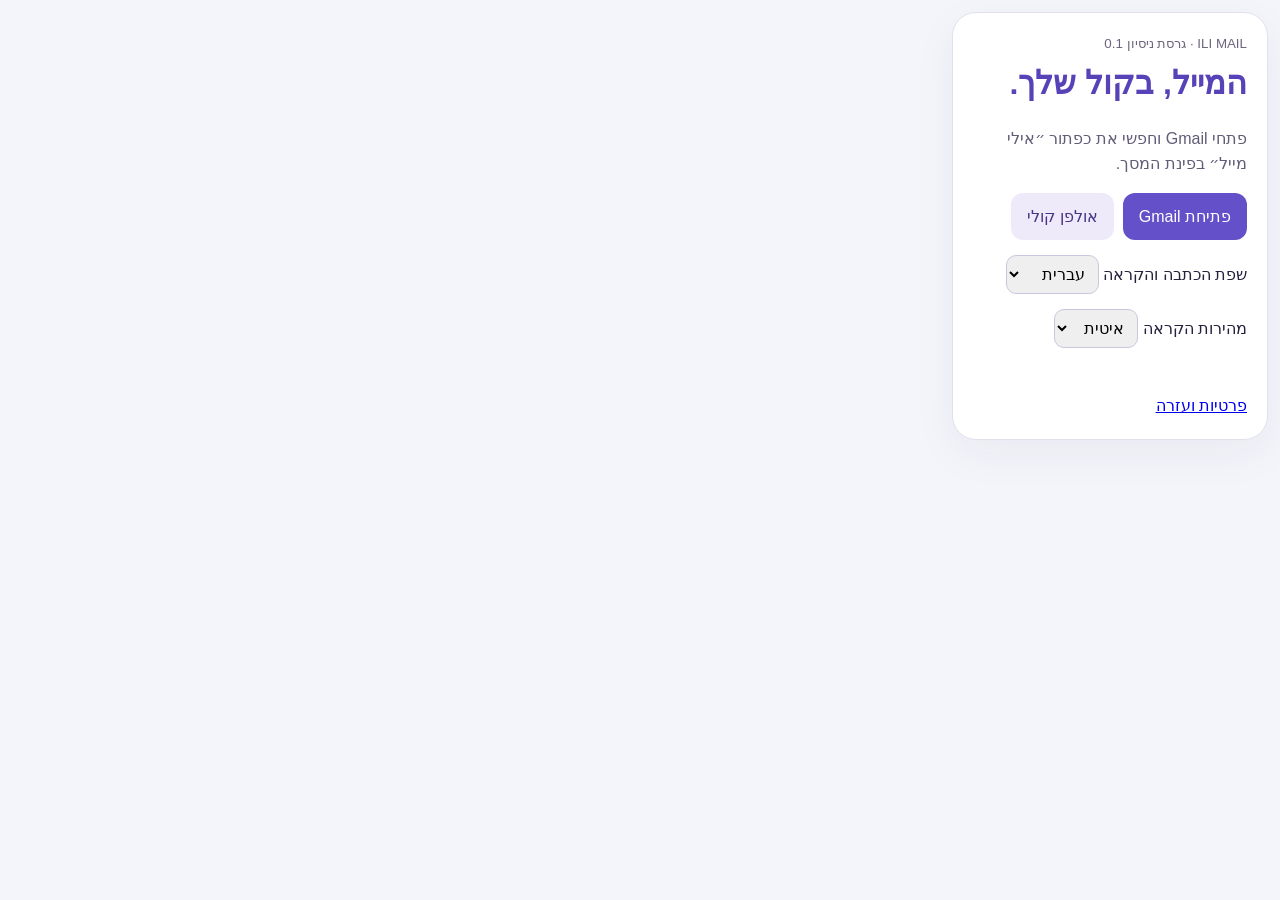
==== ili-mail/popup.html @ ebaa0f72 "Add Ili Mail Gmail extension 0.1.0 with Hebrew instructions and install package" ====
<!doctype html><html lang="he" dir="rtl"><meta charset="utf-8"><title>אילי מייל</title><link rel="stylesheet" href="ui.css"><body style="width:340px"><main style="margin:12px;padding:20px"><small>ILI MAIL · גרסת ניסיון 0.1</small><h1>המייל, בקול שלך.</h1><p>פתחי Gmail וחפשי את כפתור ״אילי מייל״ בפינת המסך.</p><div class="row"><button id="gmail">פתיחת Gmail</button><button id="studio" class="secondary">אולפן קולי</button></div><label>שפת הכתבה והקראה <select id="language"><option value="he-IL">עברית</option><option value="en-US">English</option><option value="ar-SA">العربية</option></select></label><label>מהירות הקראה <select id="rate"><option value="0.8">איטית</option><option value="1">רגילה</option><option value="1.25">מהירה</option></select></label><small id="status" role="status"></small><a href="privacy.html" target="_blank">פרטיות ועזרה</a></main><script src="popup.js"></script></body></html>
---- ili-mail/ui.css ----
*{box-sizing:border-box}body{margin:0;background:#f4f5fb;color:#25223d;font:16px Arial,sans-serif;line-height:1.6}main{max-width:760px;margin:45px auto;padding:28px;background:white;border:1px solid #e2e0ef;border-radius:24px;box-shadow:0 14px 45px #29213d0d}h1{margin:4px 0;color:#5742b8}h2{font-size:19px}p{color:#625c77}button,.button{border:0;background:#6450c8;color:white;border-radius:12px;padding:11px 16px;font:inherit;cursor:pointer;display:inline-block;text-decoration:none}button.secondary{background:#eeeaf9;color:#463587}button:disabled{opacity:.45;cursor:default}button:focus-visible,a:focus-visible{outline:3px solid #29b7a7;outline-offset:3px}label{display:block;margin:15px 0}select,input,textarea{font:inherit;border:1px solid #cbc6dd;border-radius:10px;padding:9px;max-width:100%}textarea{width:100%;min-height:200px}small{display:block;color:#6d657d}.row{display:flex;gap:9px;flex-wrap:wrap;align-items:center}.card{background:#f7f5fc;padding:17px;border-radius:15px;margin:18px 0}#status{min-height:30px;color:#49388e}audio{width:100%;margin:20px 0}[hidden]{display:none!important}@media(max-width:800px){main{margin:12px;padding:20px}}
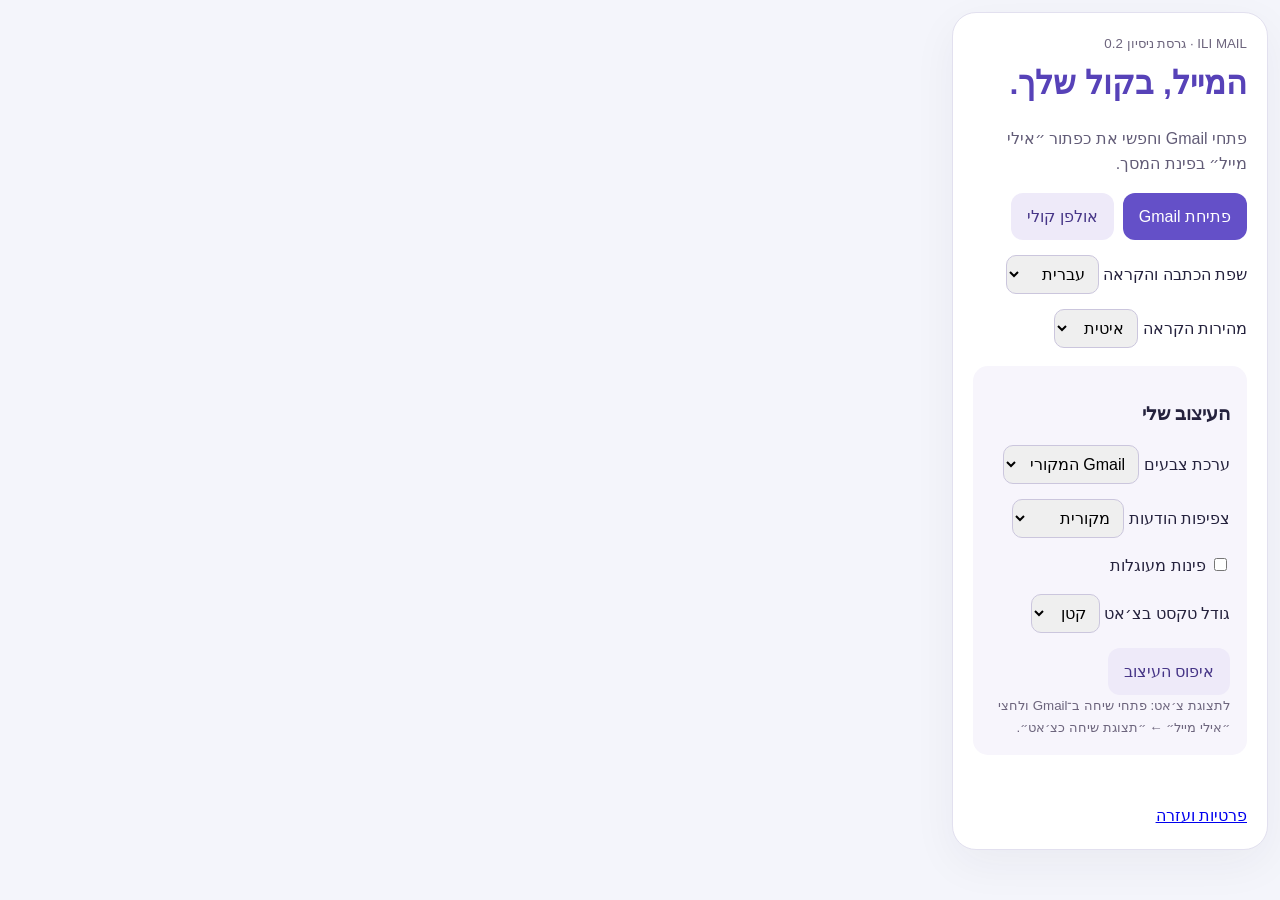
==== commit 1669201e: "Add Ili Mail 0.2.0: Gmail themes, density controls and text-only conversation chat" ====
--- a/ili-mail/popup.html
+++ b/ili-mail/popup.html
@@ -1 +1 @@
-<!doctype html><html lang="he" dir="rtl"><meta charset="utf-8"><title>אילי מייל</title><link rel="stylesheet" href="ui.css"><body style="width:340px"><main style="margin:12px;padding:20px"><small>ILI MAIL · גרסת ניסיון 0.1</small><h1>המייל, בקול שלך.</h1><p>פתחי Gmail וחפשי את כפתור ״אילי מייל״ בפינת המסך.</p><div class="row"><button id="gmail">פתיחת Gmail</button><button id="studio" class="secondary">אולפן קולי</button></div><label>שפת הכתבה והקראה <select id="language"><option value="he-IL">עברית</option><option value="en-US">English</option><option value="ar-SA">العربية</option></select></label><label>מהירות הקראה <select id="rate"><option value="0.8">איטית</option><option value="1">רגילה</option><option value="1.25">מהירה</option></select></label><small id="status" role="status"></small><a href="privacy.html" target="_blank">פרטיות ועזרה</a></main><script src="popup.js"></script></body></html>+<!doctype html><html lang="he" dir="rtl"><meta charset="utf-8"><title>אילי מייל</title><link rel="stylesheet" href="ui.css"><body style="width:340px"><main style="margin:12px;padding:20px"><small>ILI MAIL · גרסת ניסיון 0.2</small><h1>המייל, בקול שלך.</h1><p>פתחי Gmail וחפשי את כפתור ״אילי מייל״ בפינת המסך.</p><div class="row"><button id="gmail">פתיחת Gmail</button><button id="studio" class="secondary">אולפן קולי</button></div><label>שפת הכתבה והקראה <select id="language"><option value="he-IL">עברית</option><option value="en-US">English</option><option value="ar-SA">العربية</option></select></label><label>מהירות הקראה <select id="rate"><option value="0.8">איטית</option><option value="1">רגילה</option><option value="1.25">מהירה</option></select></label><div class="card"><h2>העיצוב שלי</h2><label>ערכת צבעים <select id="theme"><option value="original">Gmail המקורי</option><option value="lavender">לבנדר</option><option value="ocean">כחול</option><option value="mint">מנטה</option></select></label><label>צפיפות הודעות <select id="density"><option value="original">מקורית</option><option value="comfortable">מרווחת</option><option value="compact">קומפקטית</option></select></label><label><input id="rounded" type="checkbox"> פינות מעוגלות</label><label>גודל טקסט בצ׳אט <select id="chatFont"><option value="14">קטן</option><option value="16">רגיל</option><option value="18">גדול</option></select></label><button id="reset" class="secondary">איפוס העיצוב</button><small>לתצוגת צ׳אט: פתחי שיחה ב־Gmail ולחצי ״אילי מייל״ ← ״תצוגת שיחה כצ׳אט״.</small></div><small id="status" role="status"></small><a href="privacy.html" target="_blank">פרטיות ועזרה</a></main><script src="popup.js"></script></body></html>
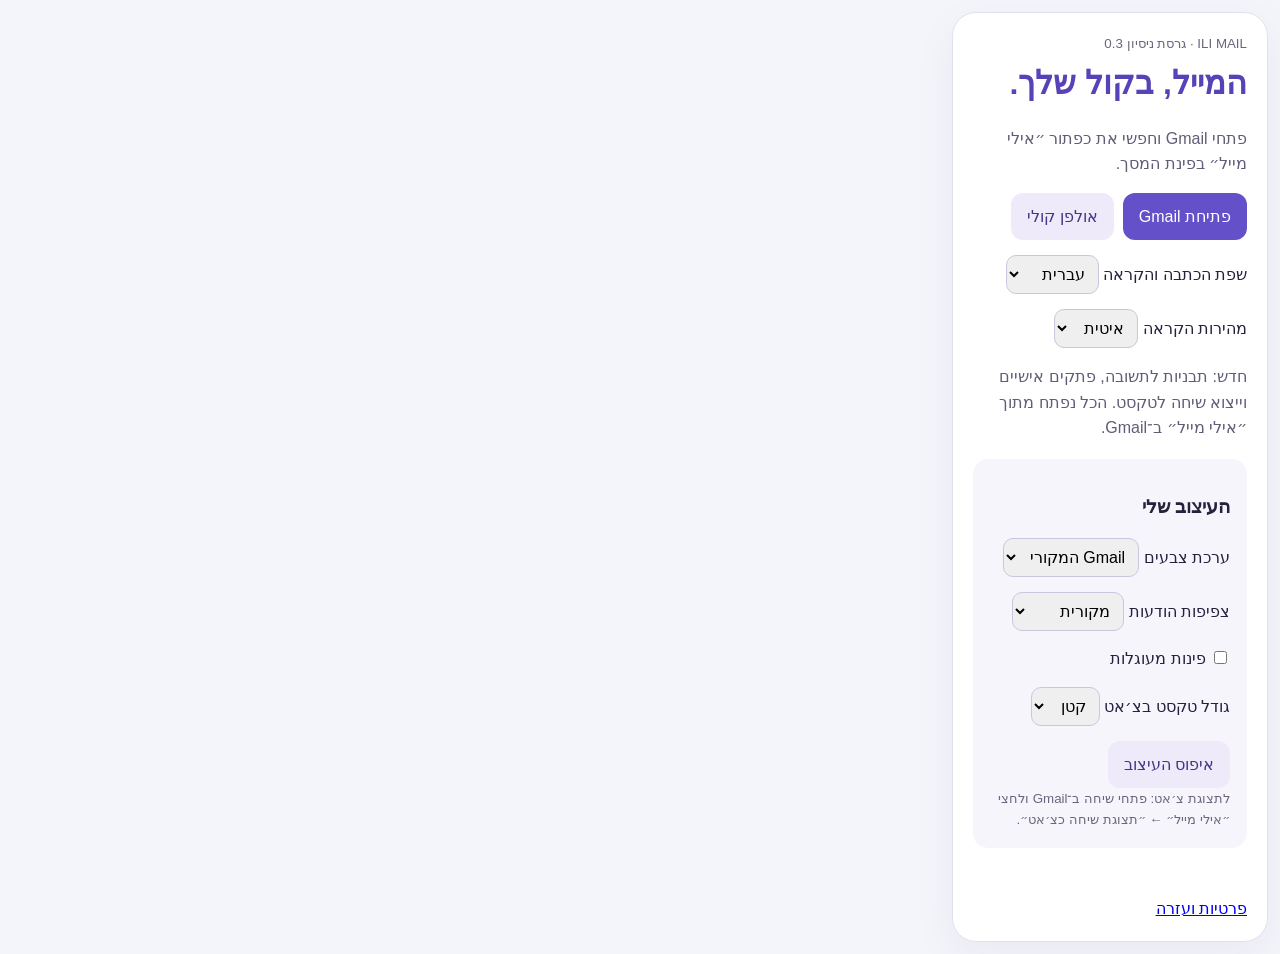
==== commit 0ec8a18b: "Add Ili Mail 0.3.0: local verification codes, F2 dictation, templates, notes and text export" ====
--- a/ili-mail/popup.html
+++ b/ili-mail/popup.html
@@ -1 +1 @@
-<!doctype html><html lang="he" dir="rtl"><meta charset="utf-8"><title>אילי מייל</title><link rel="stylesheet" href="ui.css"><body style="width:340px"><main style="margin:12px;padding:20px"><small>ILI MAIL · גרסת ניסיון 0.2</small><h1>המייל, בקול שלך.</h1><p>פתחי Gmail וחפשי את כפתור ״אילי מייל״ בפינת המסך.</p><div class="row"><button id="gmail">פתיחת Gmail</button><button id="studio" class="secondary">אולפן קולי</button></div><label>שפת הכתבה והקראה <select id="language"><option value="he-IL">עברית</option><option value="en-US">English</option><option value="ar-SA">العربية</option></select></label><label>מהירות הקראה <select id="rate"><option value="0.8">איטית</option><option value="1">רגילה</option><option value="1.25">מהירה</option></select></label><div class="card"><h2>העיצוב שלי</h2><label>ערכת צבעים <select id="theme"><option value="original">Gmail המקורי</option><option value="lavender">לבנדר</option><option value="ocean">כחול</option><option value="mint">מנטה</option></select></label><label>צפיפות הודעות <select id="density"><option value="original">מקורית</option><option value="comfortable">מרווחת</option><option value="compact">קומפקטית</option></select></label><label><input id="rounded" type="checkbox"> פינות מעוגלות</label><label>גודל טקסט בצ׳אט <select id="chatFont"><option value="14">קטן</option><option value="16">רגיל</option><option value="18">גדול</option></select></label><button id="reset" class="secondary">איפוס העיצוב</button><small>לתצוגת צ׳אט: פתחי שיחה ב־Gmail ולחצי ״אילי מייל״ ← ״תצוגת שיחה כצ׳אט״.</small></div><small id="status" role="status"></small><a href="privacy.html" target="_blank">פרטיות ועזרה</a></main><script src="popup.js"></script></body></html>+<!doctype html><html lang="he" dir="rtl"><meta charset="utf-8"><title>אילי מייל</title><link rel="stylesheet" href="ui.css"><body style="width:340px"><main style="margin:12px;padding:20px"><small>ILI MAIL · גרסת ניסיון 0.3</small><h1>המייל, בקול שלך.</h1><p>פתחי Gmail וחפשי את כפתור ״אילי מייל״ בפינת המסך.</p><div class="row"><button id="gmail">פתיחת Gmail</button><button id="studio" class="secondary">אולפן קולי</button></div><label>שפת הכתבה והקראה <select id="language"><option value="he-IL">עברית</option><option value="en-US">English</option><option value="ar-SA">العربية</option></select></label><label>מהירות הקראה <select id="rate"><option value="0.8">איטית</option><option value="1">רגילה</option><option value="1.25">מהירה</option></select></label><p>חדש: תבניות לתשובה, פתקים אישיים וייצוא שיחה לטקסט. הכל נפתח מתוך ״אילי מייל״ ב־Gmail.</p><div class="card"><h2>העיצוב שלי</h2><label>ערכת צבעים <select id="theme"><option value="original">Gmail המקורי</option><option value="lavender">לבנדר</option><option value="ocean">כחול</option><option value="mint">מנטה</option></select></label><label>צפיפות הודעות <select id="density"><option value="original">מקורית</option><option value="comfortable">מרווחת</option><option value="compact">קומפקטית</option></select></label><label><input id="rounded" type="checkbox"> פינות מעוגלות</label><label>גודל טקסט בצ׳אט <select id="chatFont"><option value="14">קטן</option><option value="16">רגיל</option><option value="18">גדול</option></select></label><button id="reset" class="secondary">איפוס העיצוב</button><small>לתצוגת צ׳אט: פתחי שיחה ב־Gmail ולחצי ״אילי מייל״ ← ״תצוגת שיחה כצ׳אט״.</small></div><small id="status" role="status"></small><a href="privacy.html" target="_blank">פרטיות ועזרה</a></main><script src="popup.js"></script></body></html>
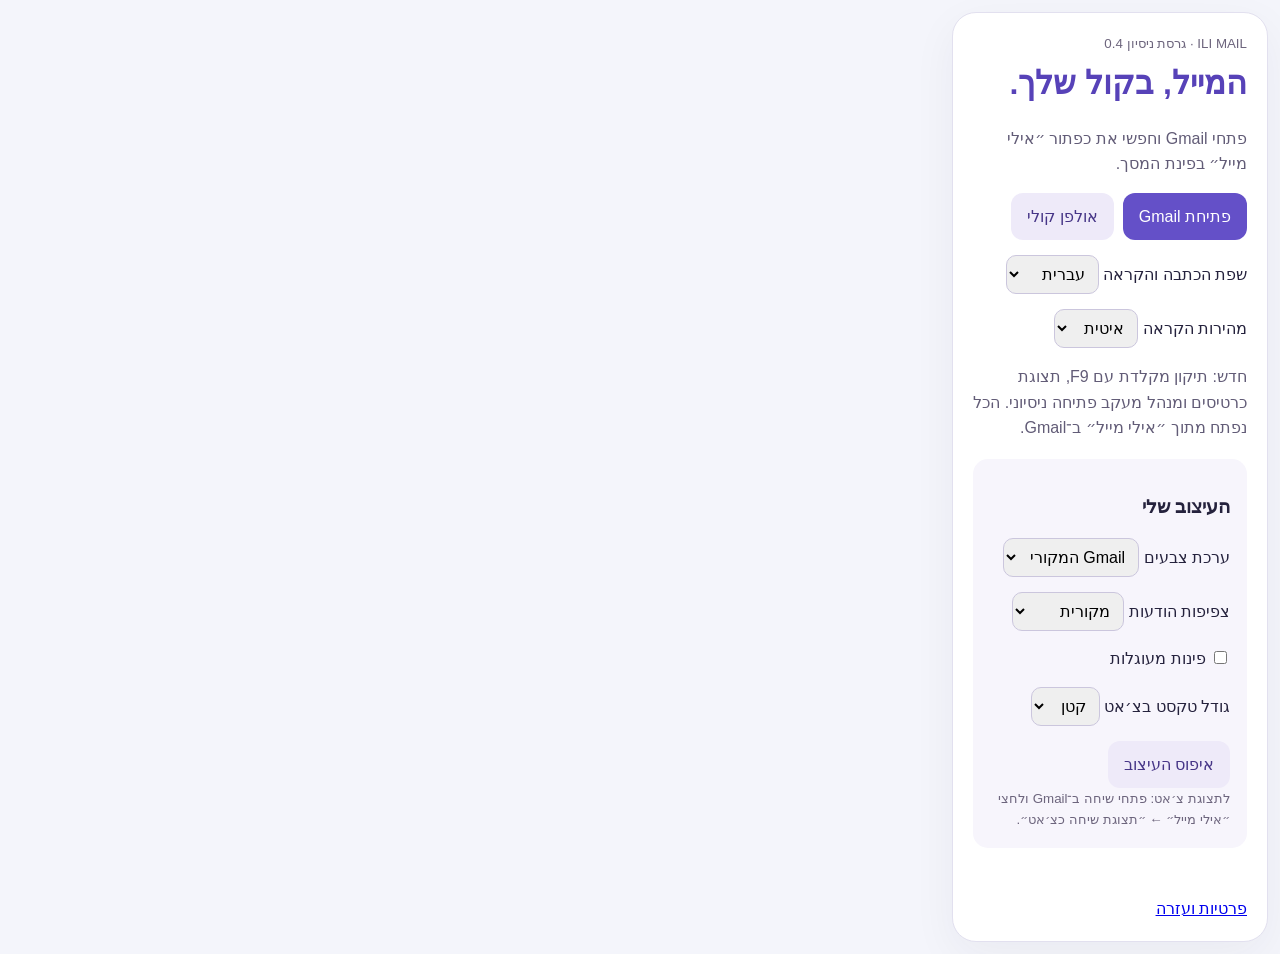
==== commit 4d251208: "Add Ili Mail 0.4.0: F9 keyboard conversion, inbox cards and opt-in image tracking server" ====
--- a/ili-mail/popup.html
+++ b/ili-mail/popup.html
@@ -1 +1 @@
-<!doctype html><html lang="he" dir="rtl"><meta charset="utf-8"><title>אילי מייל</title><link rel="stylesheet" href="ui.css"><body style="width:340px"><main style="margin:12px;padding:20px"><small>ILI MAIL · גרסת ניסיון 0.3</small><h1>המייל, בקול שלך.</h1><p>פתחי Gmail וחפשי את כפתור ״אילי מייל״ בפינת המסך.</p><div class="row"><button id="gmail">פתיחת Gmail</button><button id="studio" class="secondary">אולפן קולי</button></div><label>שפת הכתבה והקראה <select id="language"><option value="he-IL">עברית</option><option value="en-US">English</option><option value="ar-SA">العربية</option></select></label><label>מהירות הקראה <select id="rate"><option value="0.8">איטית</option><option value="1">רגילה</option><option value="1.25">מהירה</option></select></label><p>חדש: תבניות לתשובה, פתקים אישיים וייצוא שיחה לטקסט. הכל נפתח מתוך ״אילי מייל״ ב־Gmail.</p><div class="card"><h2>העיצוב שלי</h2><label>ערכת צבעים <select id="theme"><option value="original">Gmail המקורי</option><option value="lavender">לבנדר</option><option value="ocean">כחול</option><option value="mint">מנטה</option></select></label><label>צפיפות הודעות <select id="density"><option value="original">מקורית</option><option value="comfortable">מרווחת</option><option value="compact">קומפקטית</option></select></label><label><input id="rounded" type="checkbox"> פינות מעוגלות</label><label>גודל טקסט בצ׳אט <select id="chatFont"><option value="14">קטן</option><option value="16">רגיל</option><option value="18">גדול</option></select></label><button id="reset" class="secondary">איפוס העיצוב</button><small>לתצוגת צ׳אט: פתחי שיחה ב־Gmail ולחצי ״אילי מייל״ ← ״תצוגת שיחה כצ׳אט״.</small></div><small id="status" role="status"></small><a href="privacy.html" target="_blank">פרטיות ועזרה</a></main><script src="popup.js"></script></body></html>+<!doctype html><html lang="he" dir="rtl"><meta charset="utf-8"><title>אילי מייל</title><link rel="stylesheet" href="ui.css"><body style="width:340px"><main style="margin:12px;padding:20px"><small>ILI MAIL · גרסת ניסיון 0.4</small><h1>המייל, בקול שלך.</h1><p>פתחי Gmail וחפשי את כפתור ״אילי מייל״ בפינת המסך.</p><div class="row"><button id="gmail">פתיחת Gmail</button><button id="studio" class="secondary">אולפן קולי</button></div><label>שפת הכתבה והקראה <select id="language"><option value="he-IL">עברית</option><option value="en-US">English</option><option value="ar-SA">العربية</option></select></label><label>מהירות הקראה <select id="rate"><option value="0.8">איטית</option><option value="1">רגילה</option><option value="1.25">מהירה</option></select></label><p>חדש: תיקון מקלדת עם F9, תצוגת כרטיסים ומנהל מעקב פתיחה ניסיוני. הכל נפתח מתוך ״אילי מייל״ ב־Gmail.</p><div class="card"><h2>העיצוב שלי</h2><label>ערכת צבעים <select id="theme"><option value="original">Gmail המקורי</option><option value="lavender">לבנדר</option><option value="ocean">כחול</option><option value="mint">מנטה</option></select></label><label>צפיפות הודעות <select id="density"><option value="original">מקורית</option><option value="comfortable">מרווחת</option><option value="compact">קומפקטית</option></select></label><label><input id="rounded" type="checkbox"> פינות מעוגלות</label><label>גודל טקסט בצ׳אט <select id="chatFont"><option value="14">קטן</option><option value="16">רגיל</option><option value="18">גדול</option></select></label><button id="reset" class="secondary">איפוס העיצוב</button><small>לתצוגת צ׳אט: פתחי שיחה ב־Gmail ולחצי ״אילי מייל״ ← ״תצוגת שיחה כצ׳אט״.</small></div><small id="status" role="status"></small><a href="privacy.html" target="_blank">פרטיות ועזרה</a></main><script src="popup.js"></script></body></html>
